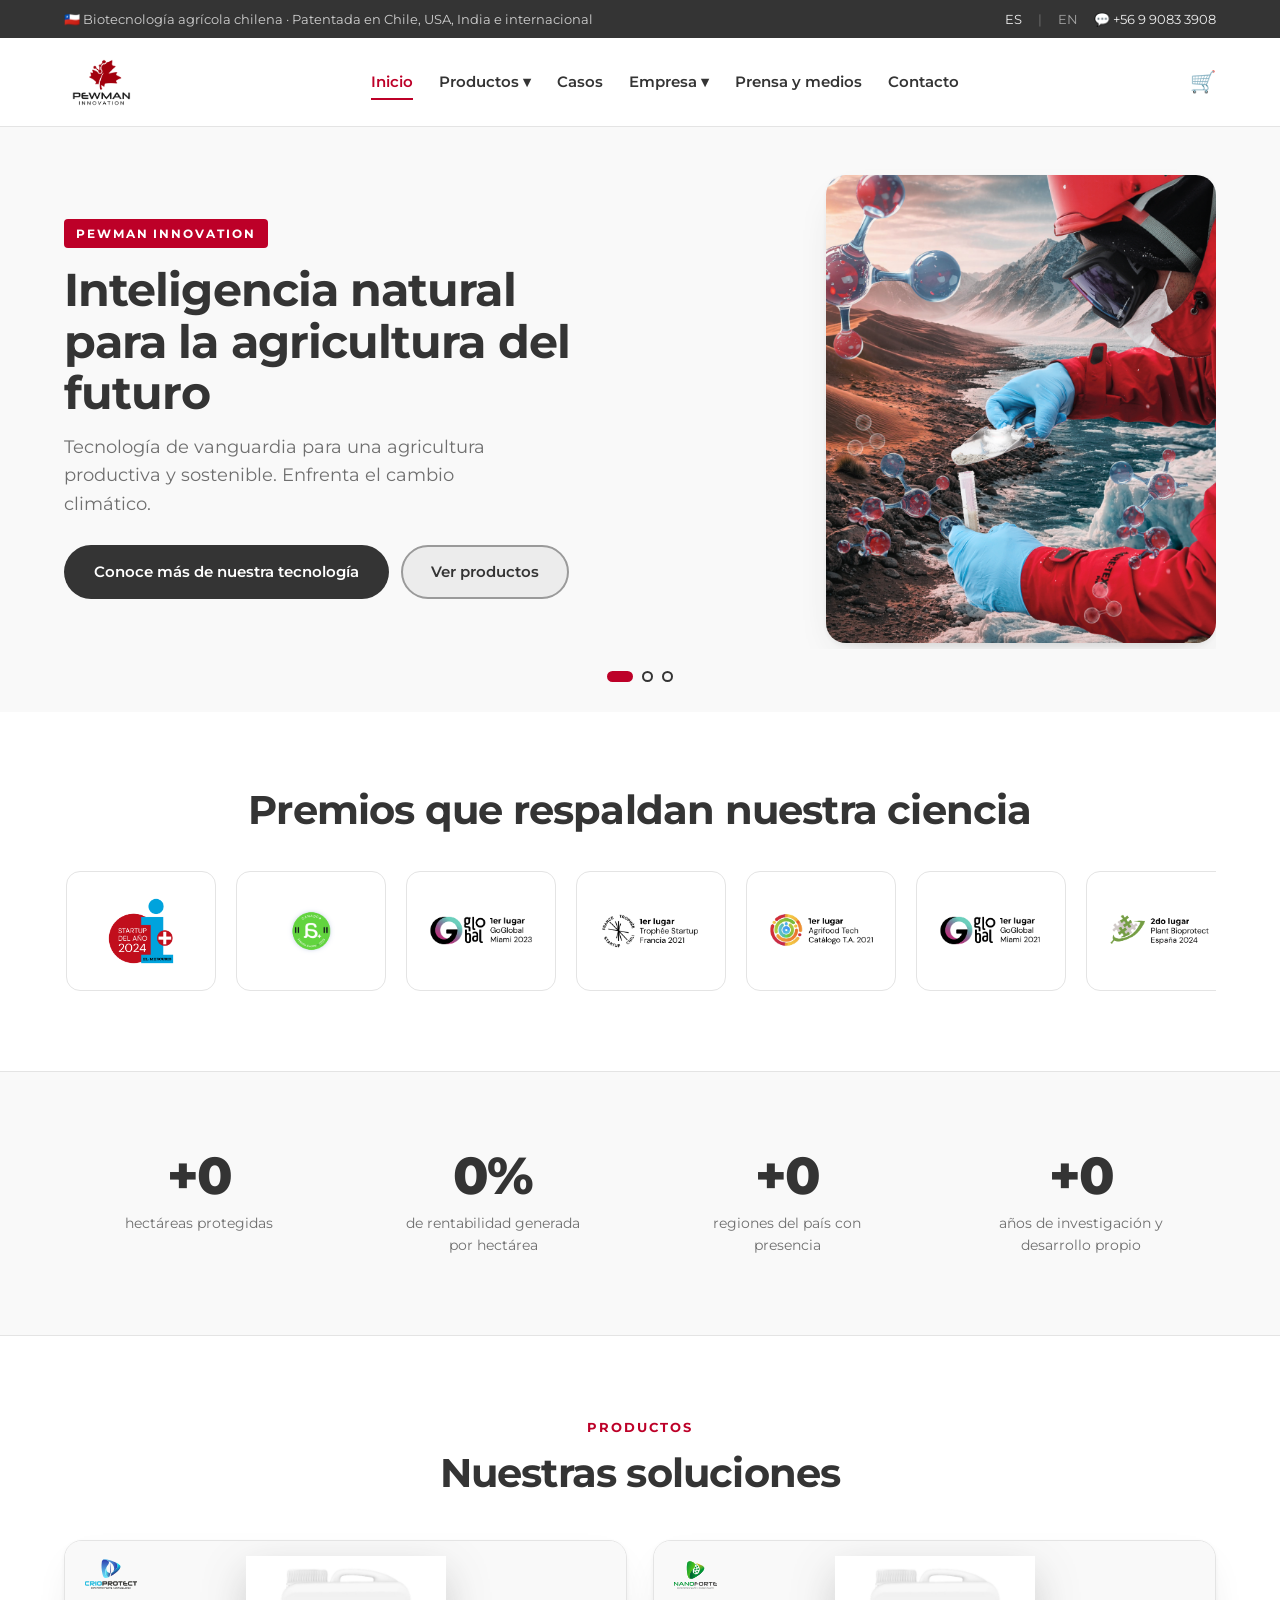
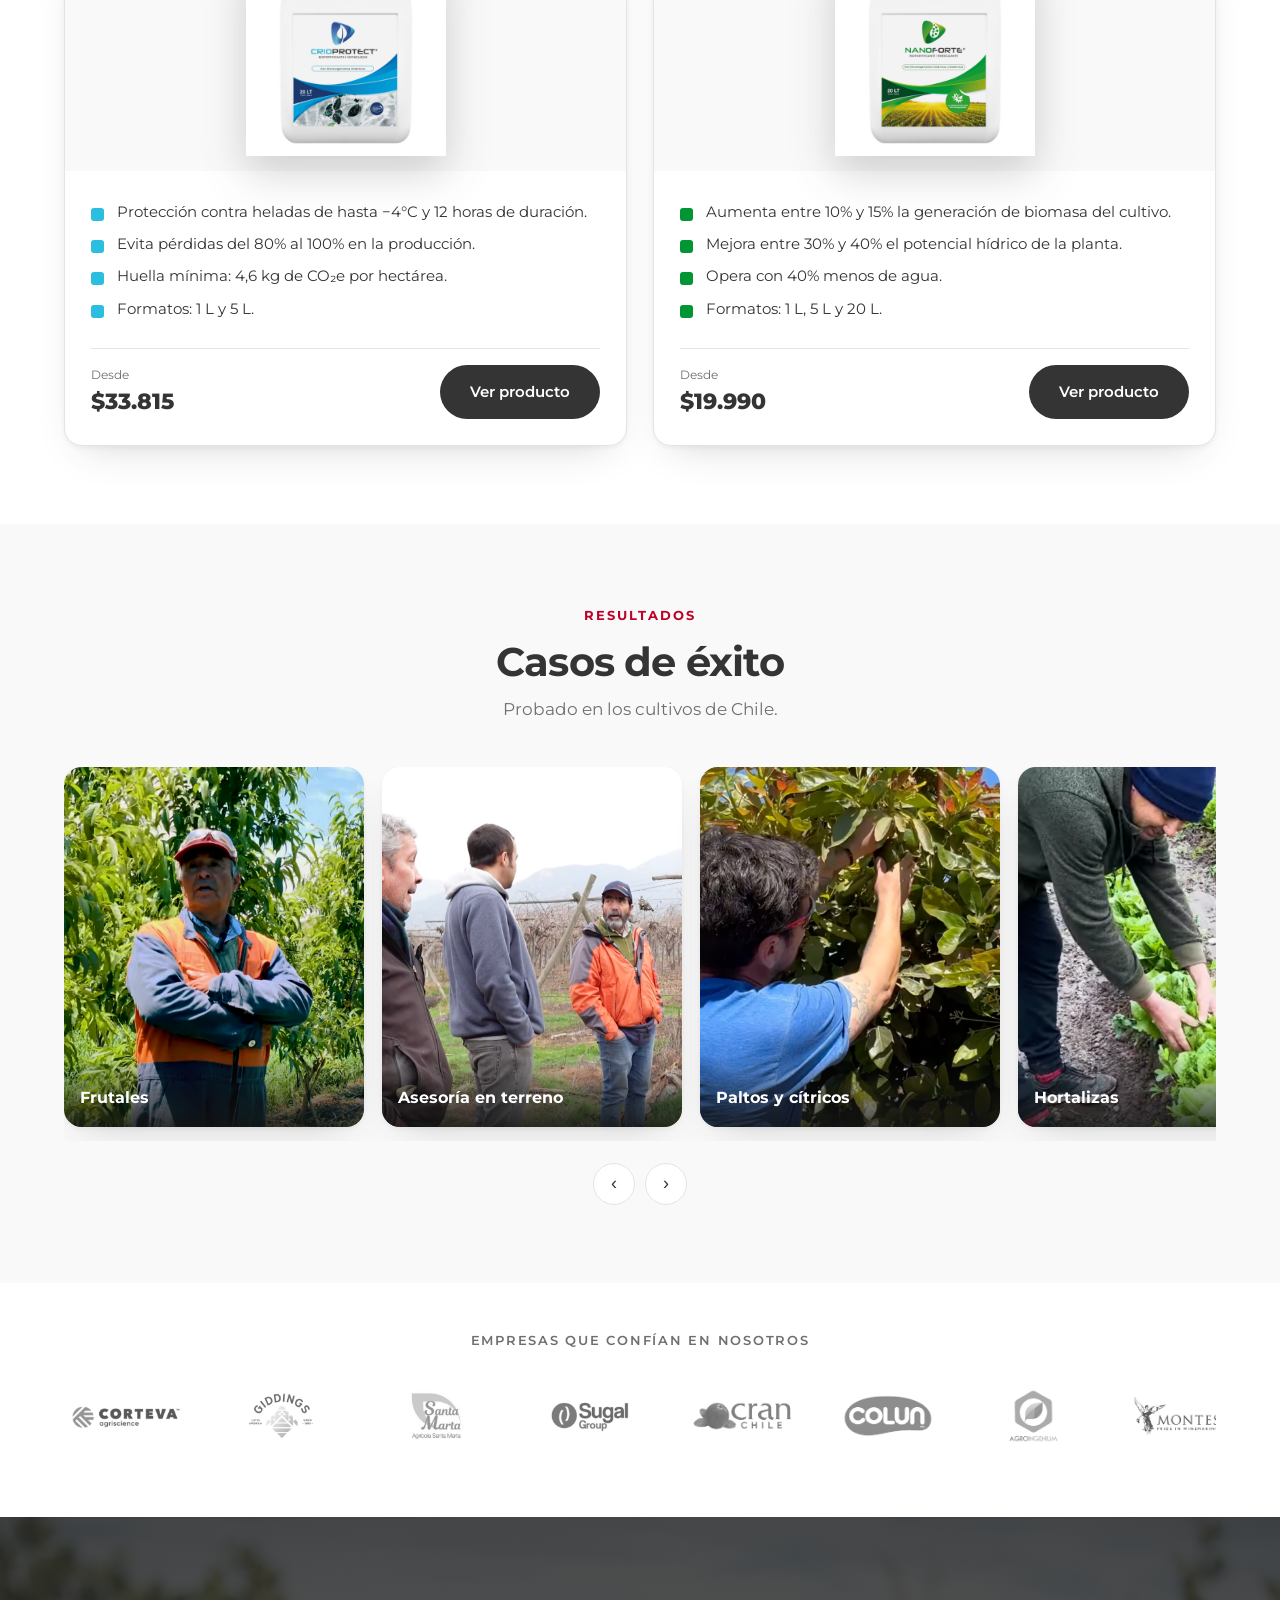
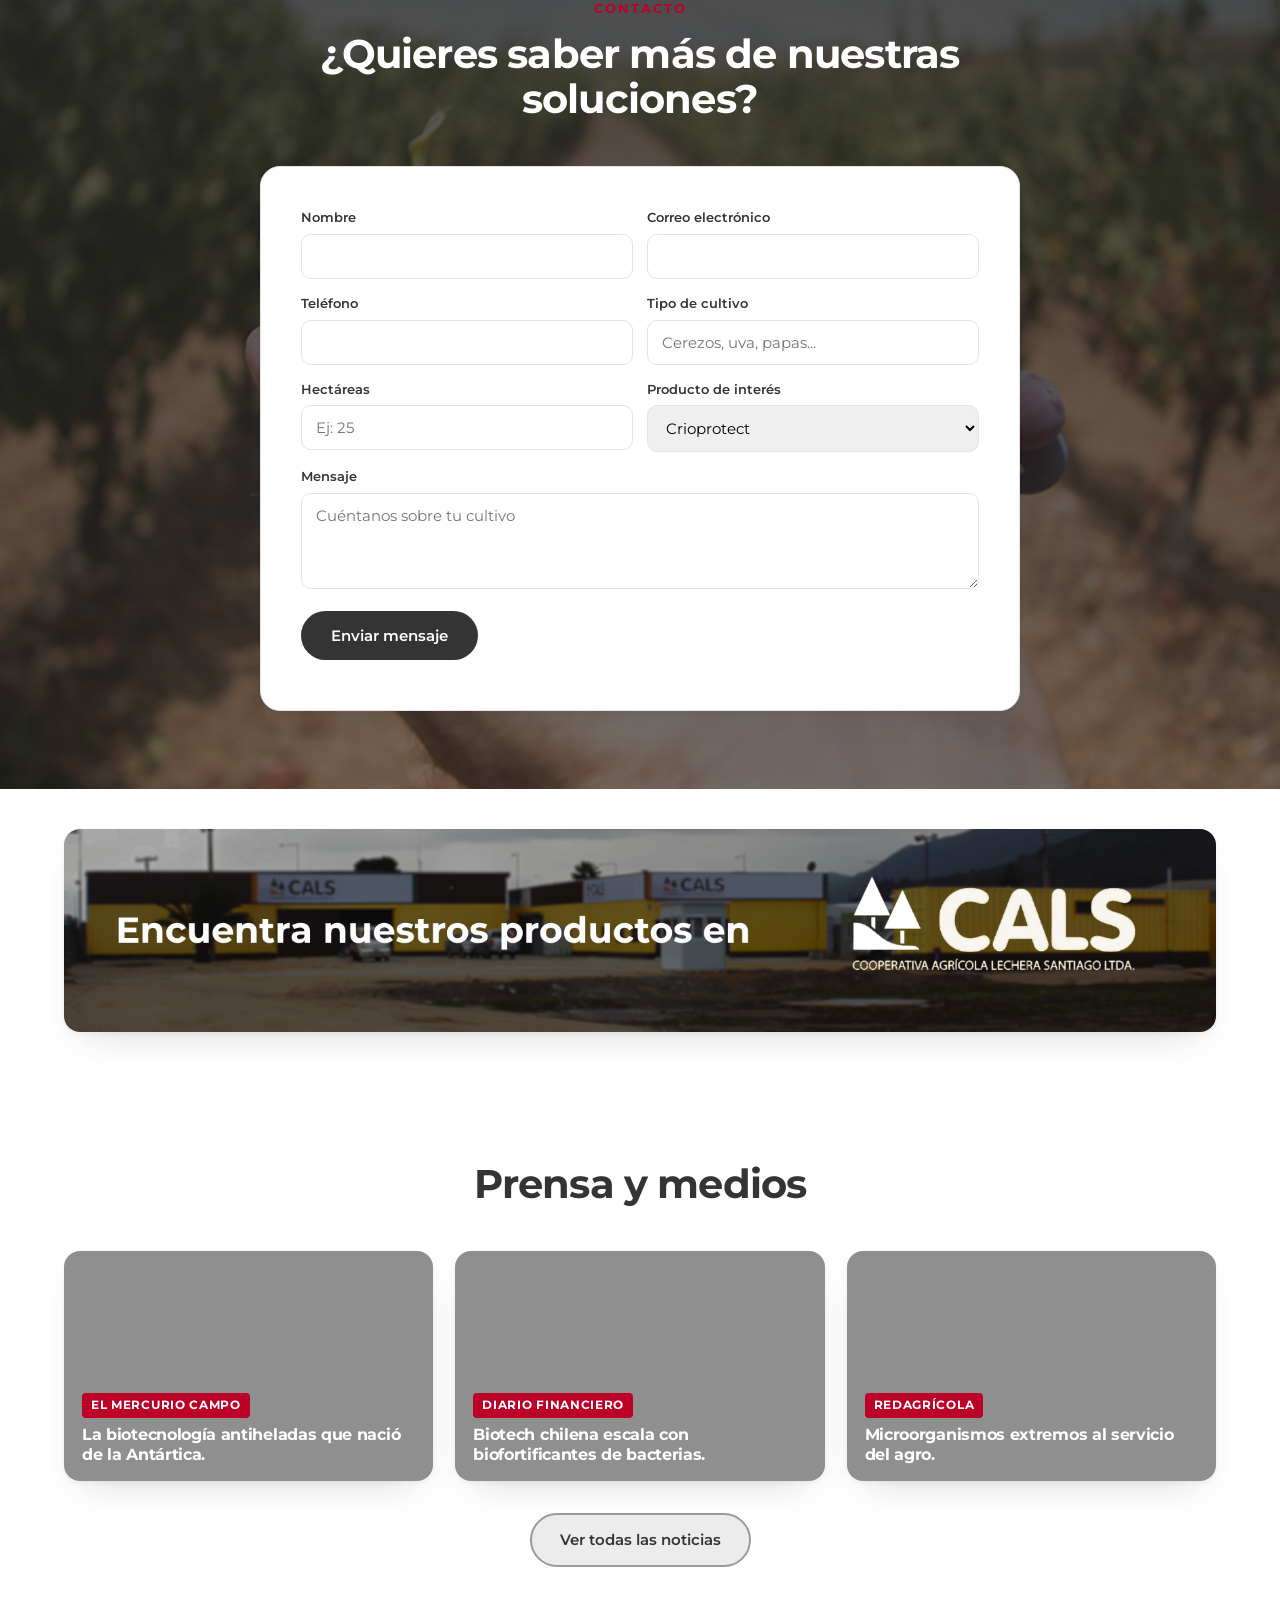
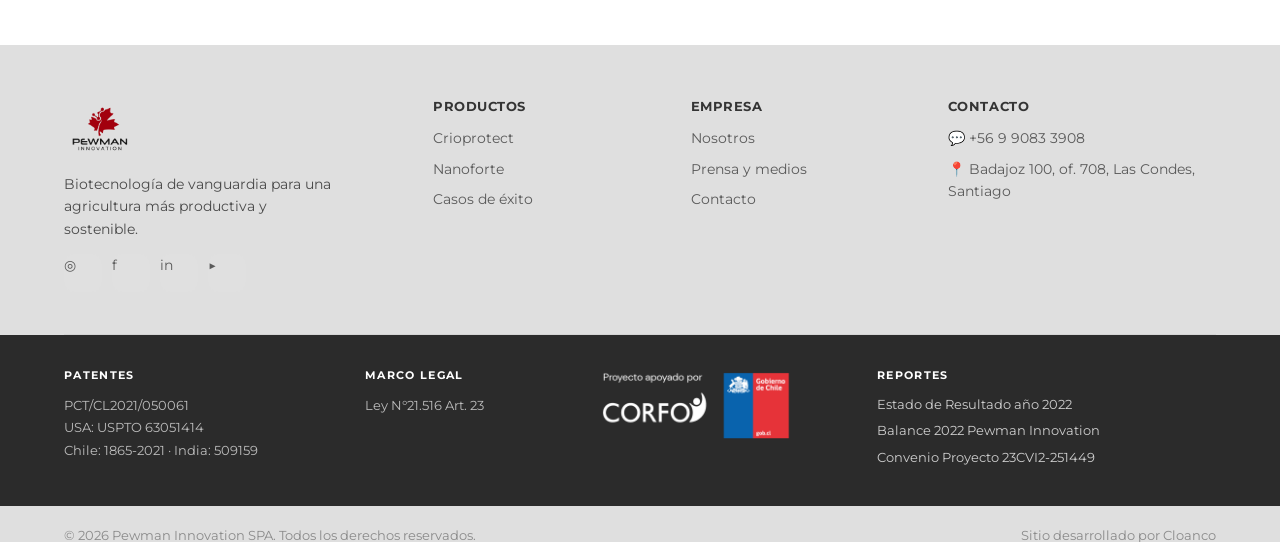
==== index.html @ 4744080a "Maqueta web Pewman Innovation (referencia)" ====
<!doctype html>
<html lang="es">
<head>
<meta charset="utf-8">
<meta http-equiv="refresh" content="0; url=home.html">
<link rel="canonical" href="home.html">
<title>Pewman Innovation</title>
</head>
<body>Redirigiendo al sitio. Si no avanza, abre <a href="home.html">home.html</a>.</body>
</html>
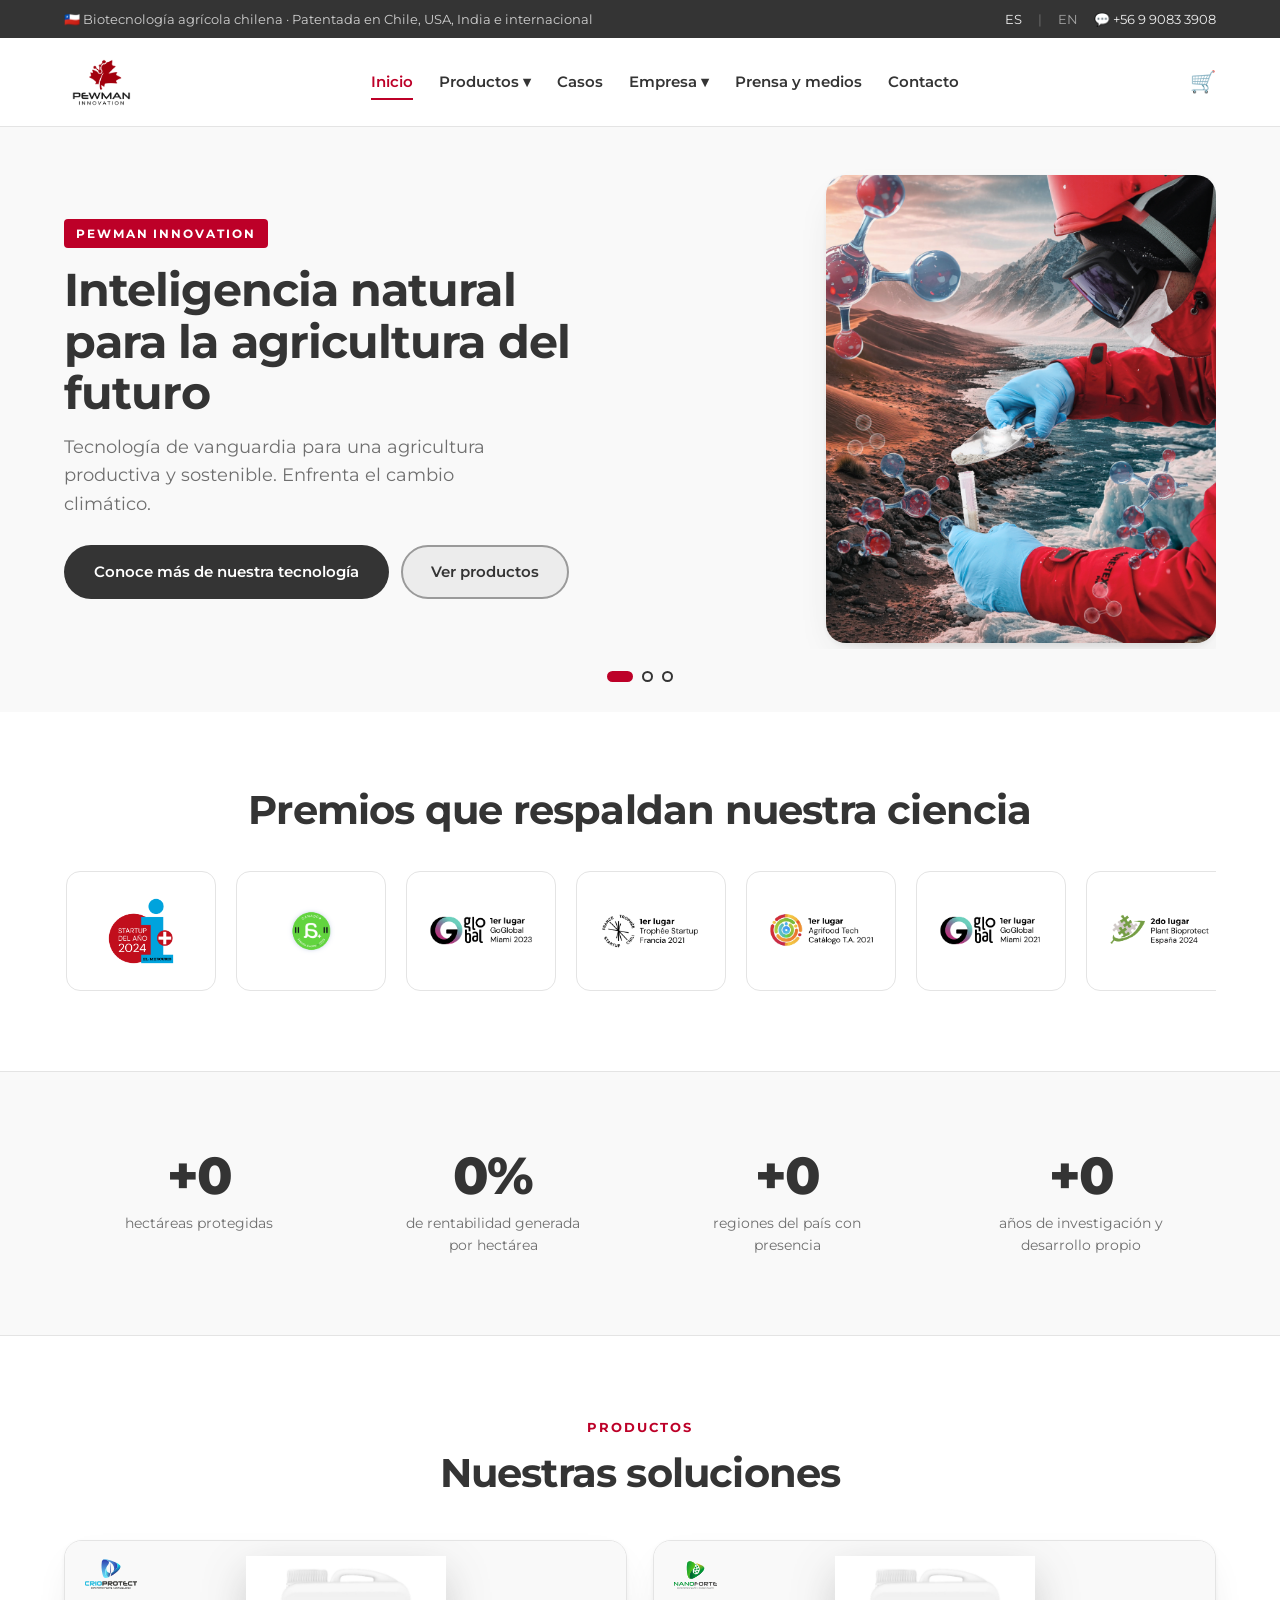
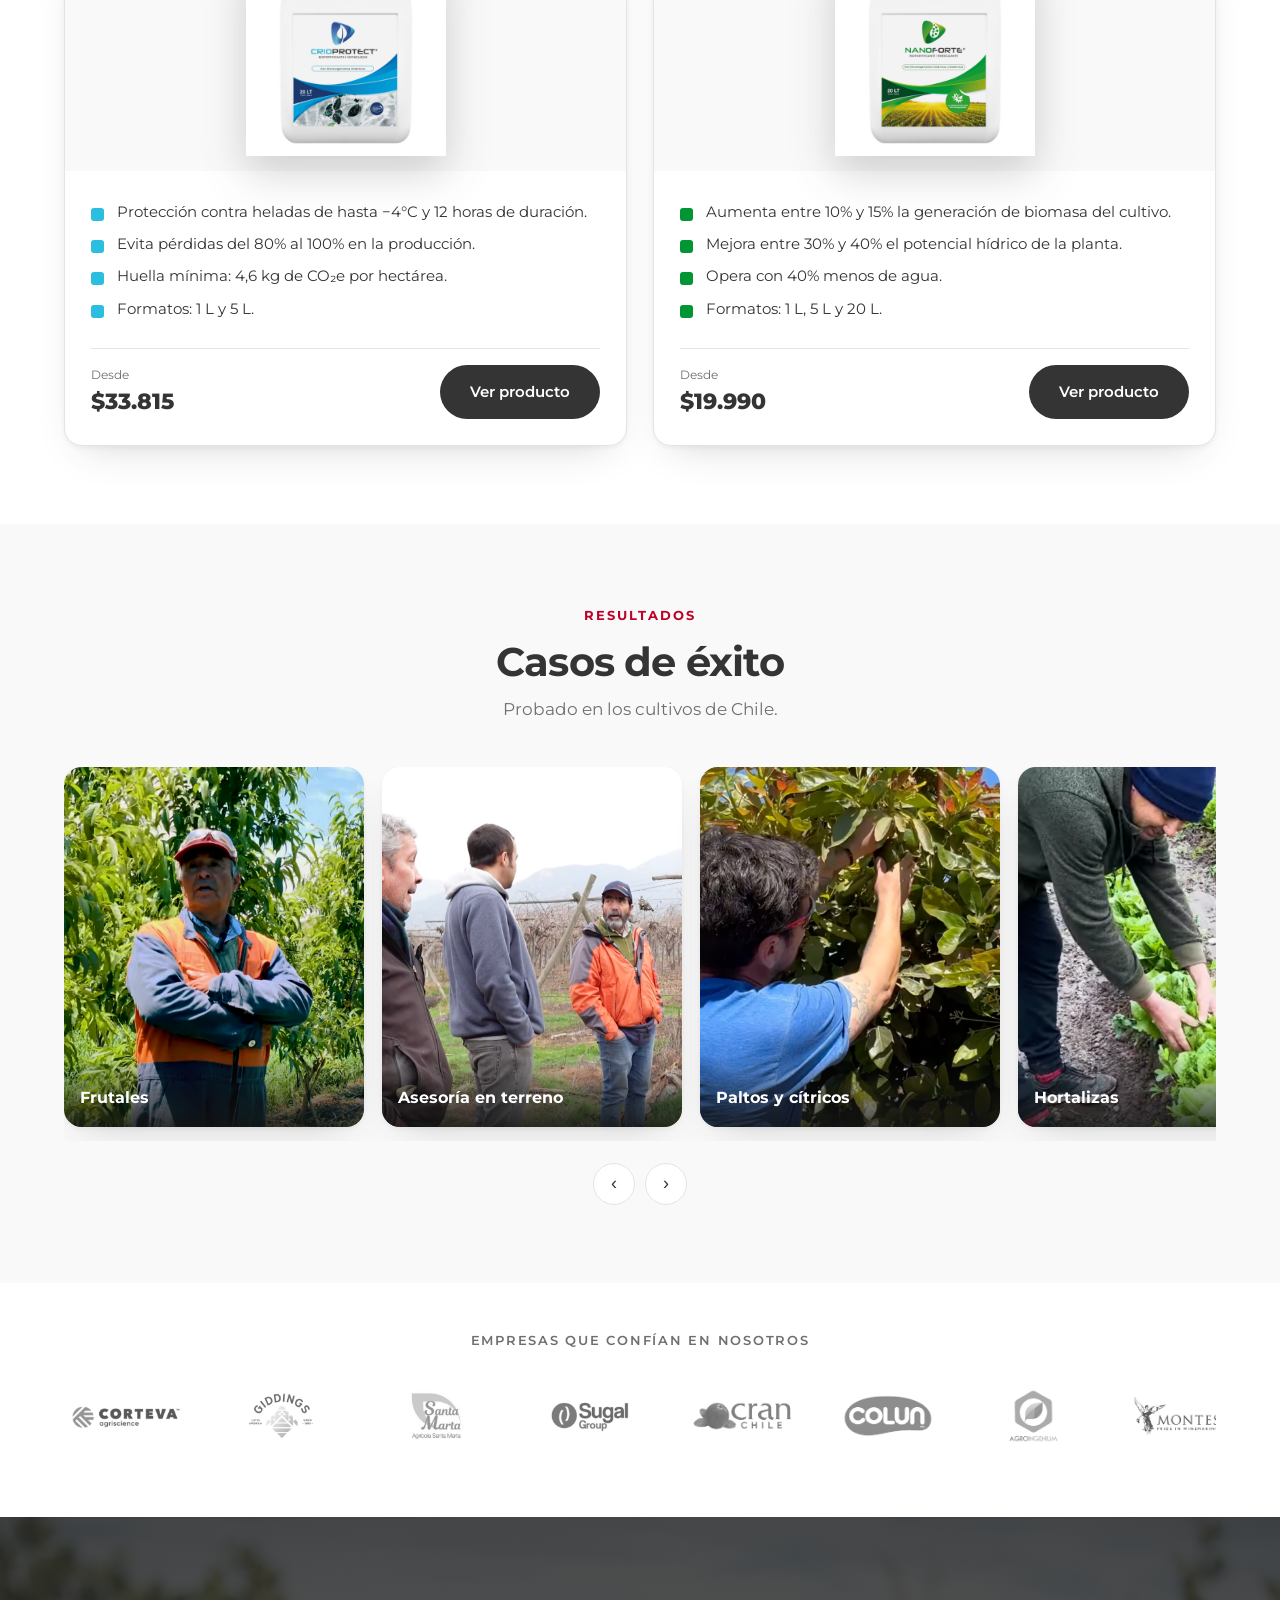
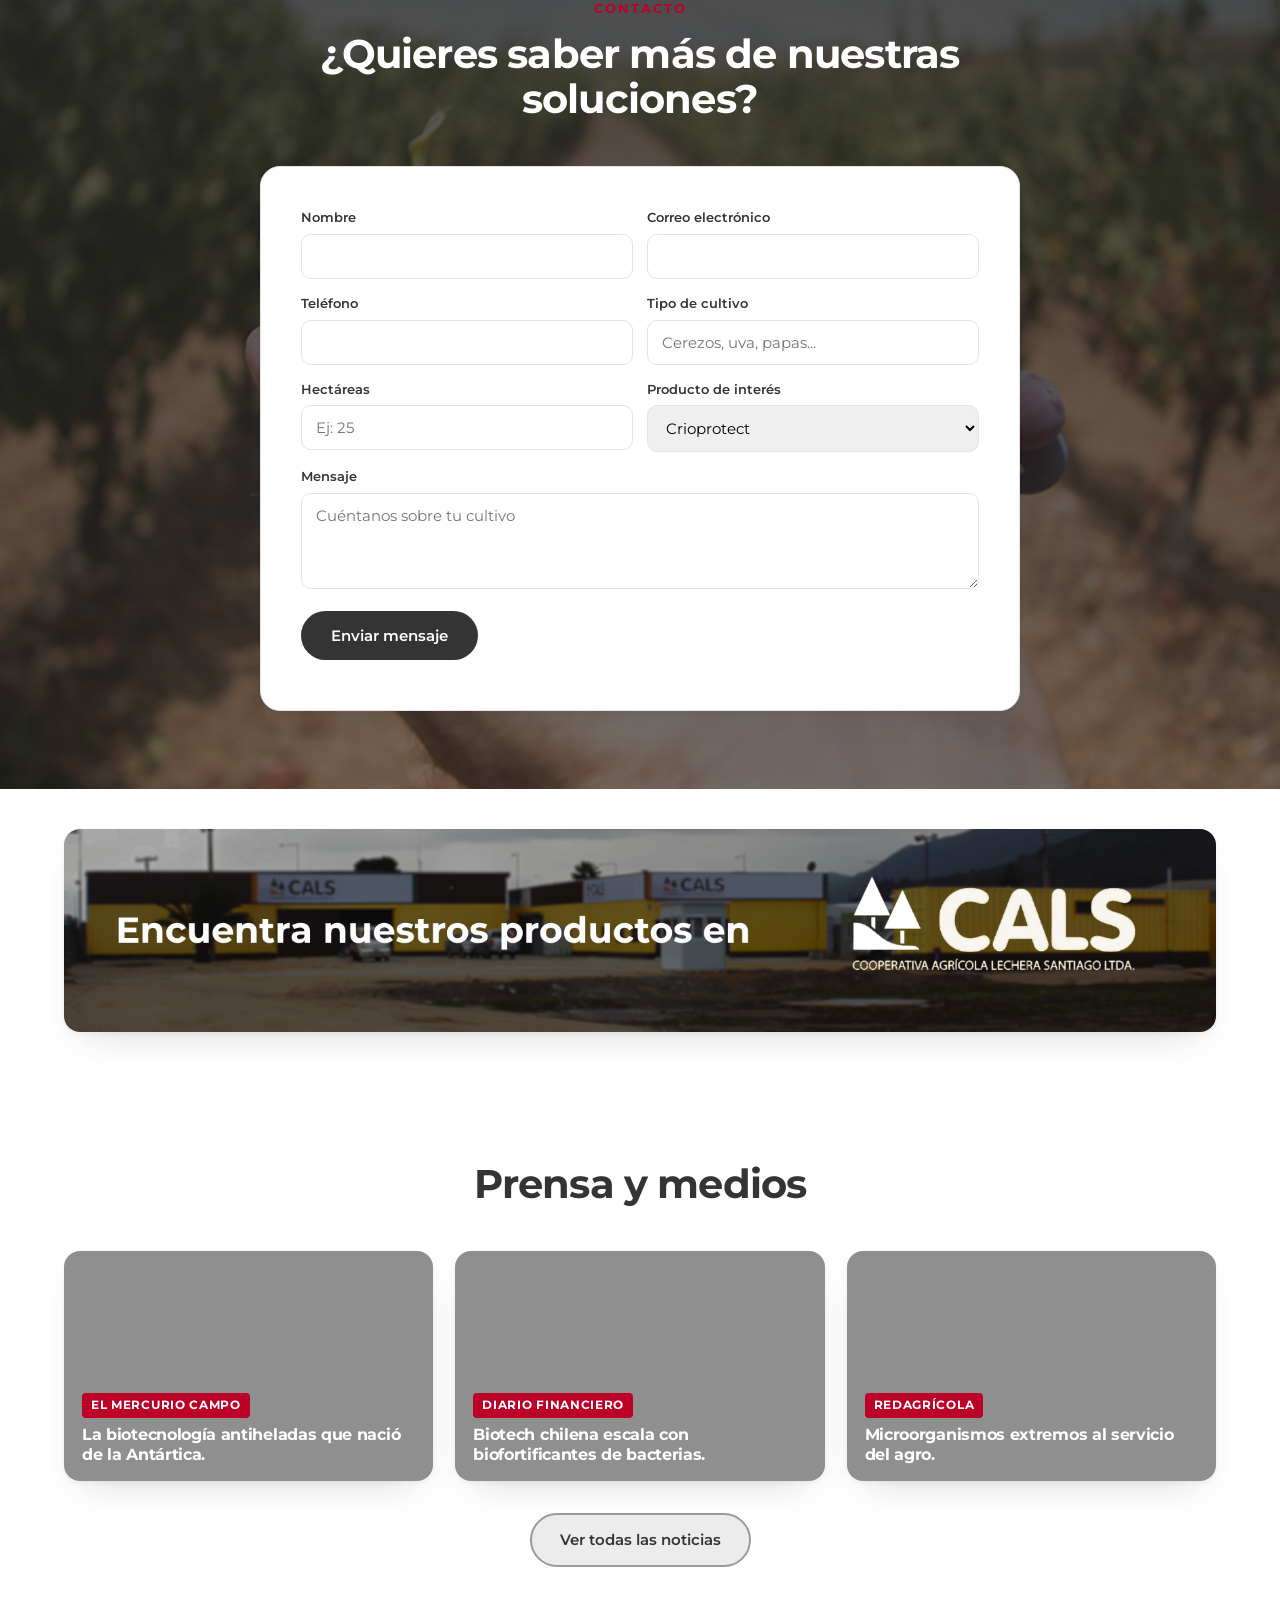
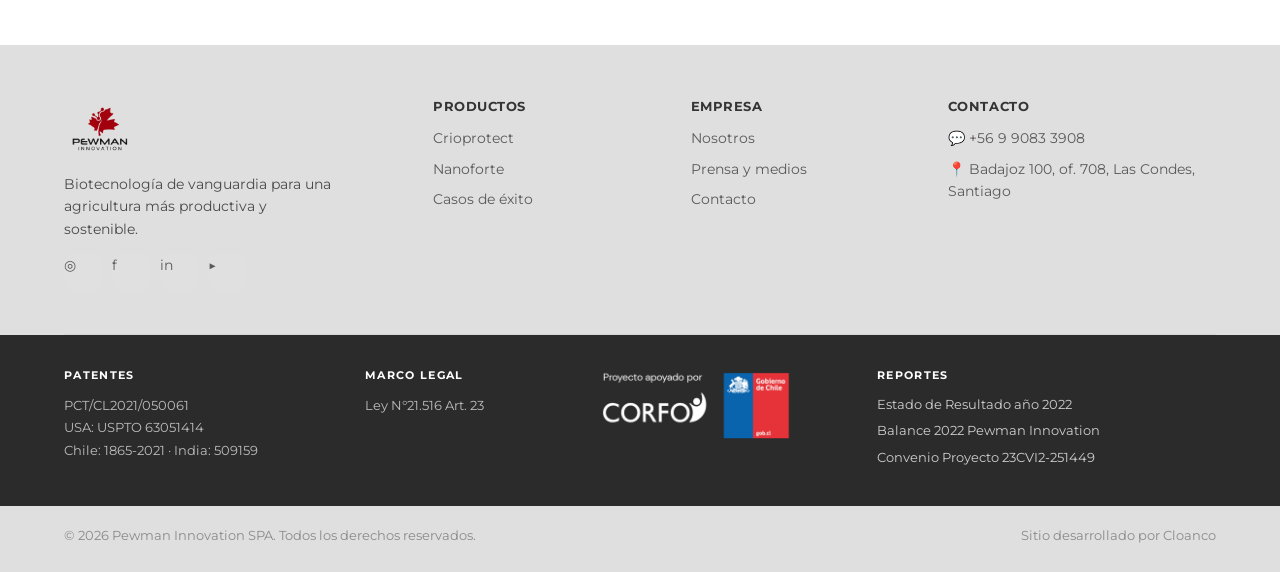
==== commit e0bd8f95: "deploy: actualizar maqueta Pewman (2026-06-19)" ====
--- a/index.html
+++ b/index.html
@@ -1,10 +1,5 @@
 <!doctype html>
-<html lang="es">
-<head>
-<meta charset="utf-8">
+<html lang="es"><head><meta charset="utf-8">
 <meta http-equiv="refresh" content="0; url=home.html">
-<link rel="canonical" href="home.html">
-<title>Pewman Innovation</title>
-</head>
-<body>Redirigiendo al sitio. Si no avanza, abre <a href="home.html">home.html</a>.</body>
-</html>
+<link rel="canonical" href="home.html"><title>Pewman Innovation</title></head>
+<body>Redirigiendo al sitio. Abre <a href="home.html">home.html</a>.</body></html>
